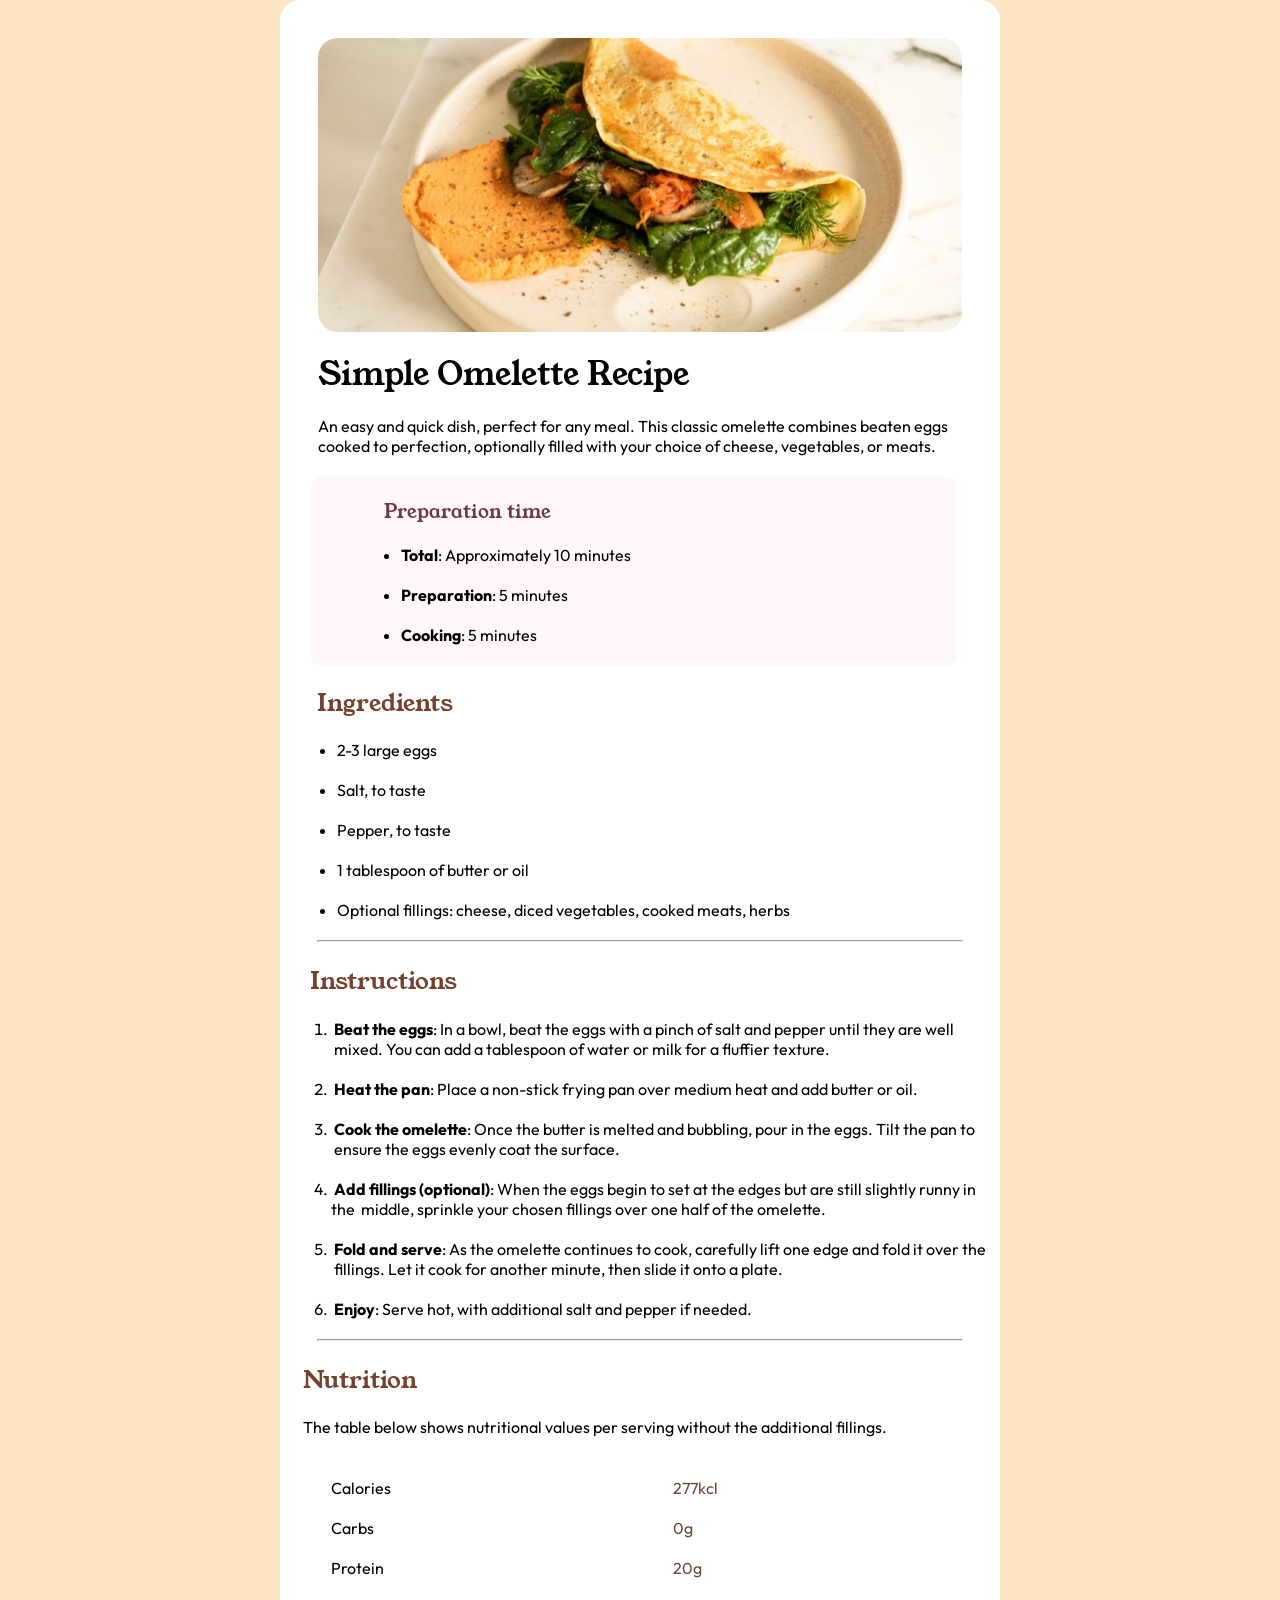
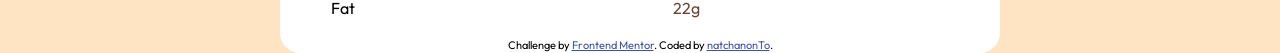
==== index.html @ 089797eb "Update index.html" ====
<!DOCTYPE html>
<html lang="en">
<head>
    <meta charset="UTF-8">
    <meta name="viewport" content="width=device-width, initial-scale=1.0">
    <title>Omlet</title>
    <link rel="preconnect" href="https://fonts.googleapis.com">
    <link rel="preconnect" href="https://fonts.gstatic.com" crossorigin>
    <link href="https://fonts.googleapis.com/css2?family=Young+Serif&display=swap" rel="stylesheet">
    <link rel="preconnect" href="https://fonts.googleapis.com">
    <link rel="preconnect" href="https://fonts.gstatic.com" crossorigin>
    <link href="https://fonts.googleapis.com/css2?family=Outfit:wght@100..900&display=swap" rel="stylesheet">
    <link rel="stylesheet" href="style.css">
</head>
<body>
    <div class="containner">
        <div class="header">
            <img src="image-omelette.jpeg" alt="">
            <h1 class="nameheader">Simple Omelette Recipe</h1>
            <p>
                An easy and quick dish, perfect for any meal. This classic omelette combines beaten eggs cooked 
                to perfection, optionally filled with your choice of cheese, vegetables, or meats.
            </p>
            <br>
        </div>
        <div class="main">
            <br>
            <h3>Preparation time</h3>
            <ul class="listone">
                <br>
                <li class="listorder"><b>Total</b>: Approximately 10 minutes</li>
                <br>
                <li class="listorder"><b>Preparation</b>: 5 minutes</li>
                <br>
                <li class="listorder"><b>Cooking</b>: 5 minutes</li>
                <br>
            </ul>
        </div>
        <div class="listmain">
            <br>
            <h2>Ingredients</h2>
            <br>
            <ul class="listtwo">
                <li>2-3 large eggs</li>
                <br><li>Salt, to taste</li>
                <br><li>Pepper, to taste</li>
                <br><li>1 tablespoon of butter or oil</li>
                <br><li>Optional fillings: cheese, diced vegetables, cooked meats, herbs</li>
                <br>
            </ul>
        </div>
        <hr class="hr">
        <div class="listmain2">
            <h2 class="Instructions">Instructions</h2>
            <ol class="listthree">
                <li>
                    <p>
                        &nbsp;<b>Beat the eggs</b>: In a bowl, beat the eggs with a pinch of salt and pepper until they are well &nbsp;mixed. 
                        You can add a tablespoon of water or milk for a fluffier texture.
                    </p>
                    <br>
                </li>
                <li>
                    <p>
                        &nbsp;<b>Heat the pan</b>: Place a non-stick frying pan over medium heat and add butter or oil.
                    </p>
                    <br>
                </li>
                <li>
                    <p>
                        &nbsp;<b>Cook the omelette</b>: Once the butter is melted and bubbling, pour in the eggs. Tilt the pan to &nbsp;ensure 
                        the eggs evenly coat the surface.
                    </p>
                    <br>
                </li>
                <li>
                    <p>
                        &nbsp;<b>Add fillings (optional)</b>: When the eggs begin to set at the edges but are still slightly runny in the 
                        &nbsp;middle, sprinkle your chosen fillings over one half of the omelette.
                    </p>
                    <br>
                </li>
                <li>
                    <p>
                        &nbsp;<b>Fold and serve</b>: As the omelette continues to cook, carefully lift one edge and fold it over the 
                        &nbsp;fillings. Let it cook for another minute, then slide it onto a plate.
                    </p>
                    <br>
                </li>
                <li>
                    <p>
                        &nbsp;<b>Enjoy</b>: Serve hot, with additional salt and pepper if needed.
                    </p>
                    <br>
                </li>
            </ol>
        </div>
        <hr class="hr">
        <div class="Nutrition">
            <h2>Nutrition</h2>
            <br>
            <p>
                The table below shows nutritional values per serving without the additional fillings.
            </p>
            <br>
        </div>
        <div class="footer">
            <div class="footernutrition"><p>Calories</p></div>
            <div class="footernutritionC"><p>277kcl</p></div>
            <div class="footernutrition"><p>Carbs</p></div>
            <div class="footernutritionC"><p>0g</p></div>
            <div class="footernutrition"><p>Protein</p></div>
            <div class="footernutritionC"><p>20g</p></div>
            <div class="footernutrition"><p>Fat</p></div>
            <div class="footernutritionC"><p>22g</p></div>
        </div>
        <br>
        <div class="attribution">
            Challenge by <a href="https://www.frontendmentor.io?ref=challenge" target="_blank">Frontend Mentor</a>. 
            Coded by <a href="https://github.com/natchanonTo">natchanonTo</a>.
          </div>
    </div>
</body>
</html>
---- style.css ----
*{
    padding: 0;
    margin: 0;
    box-sizing: border-box;
    font-family: "Outfit", sans-serif;
    font-optical-sizing: auto;
    font-weight: weight;
    font-style: normal;
}

body{
    background-color: bisque;
    display: flex;
    justify-content: center;
}

h1,h2,h3{
    font-family: "Young Serif", serif;
    font-weight: 400;
    font-style: normal;
      
}

h3{
    color: #6d3a4d;
}

h2{
    color: #76412f;
}

.footernutritionC{
    color: #6b453a;
}

.containner{
    width: 720px;
    height: auto;
    background-color: #fff;
    border: 1px solid #fff;
    border-radius: 20px;
    display: flex;
    flex-flow: column;
    justify-content: center;
}

img{
    border-radius: 20px;
}

.header{
    display: flex;
    flex-flow: column;
    justify-content: center;
    width: 90%;
    border-radius: 20px;
    border:1px solid #fff;
    margin-left: 5%;
    margin-top: 5%;
    
}

.nameheader{
    padding: 3% 0%;
}

.main{
    display: block;
    align-items: stretch;
    padding-left: 10%;
    margin-left: 30px;
    background-color: pink;
    border: 1px solid #fff6fa;
    border-radius: 10px;
    width: 90%;
    background-color: #fff6fa;
}

.listone{
    display: block;
    margin-left: 3%;
}

.listmain{
    display: block;
    padding-left: 5%
}

.listtwo{
    padding-left: 3%;
}

.Instructions{
    padding: 3%;
    padding-left: 4%;
}

.listthree{
    padding-left: 7%;
}

.Nutrition{
    padding: 3%;
    padding-left: 3%;
}

.footer{
    display: grid;
    grid-template-columns: repeat(2.f1);
    grid-template-rows: repeat(4,f1);
    grid-template-areas: 
                'callories 277kcl'
                'carbs 0g'
                'protein 20g'
                'fat 22g'
    ;
    padding-left: 7%;
    row-gap: 20px;
}

.attribution{
    font-size: 11px; text-align: center;

}

.attribution a { 
    color: hsl(228, 45%, 44%); 
}

.hr{
    width: 90%;
    margin-left: 5%;
}

@media (max-width:375px){
    *{
        padding: 0;
        margin: 0;
        box-sizing: border-box;
        font-family: "Outfit", sans-serif;
        font-optical-sizing: auto;
        font-weight: weight;
        font-style: normal;
    }
    
    body{
        background-color: bisque;
        
    }
    
    h1,h2,h3{
        font-family: "Young Serif", serif;
        font-weight: 400;
        font-style: normal;
          
    }
    
    .containner{
        width: 375px;
        height: auto;
        background-color: #fff;
        border: 1px solid #fff;
        border-radius: 20px;
        display: flex;
        flex-flow: column;
        justify-content: center;
    }
    
    img{
        border-radius: 20px;
    }
    
    .header{
        display: flex;
        flex-flow: column;
        justify-content: center;
        width: 90%;
        border-radius: 20px;
        border:1px solid #fff;
        margin-left: 5%;
        margin-top: 5%;
        
    }
    
    .nameheader{
        padding: 3% 0%;
    }
    
    .main{
        display: block;
        align-items: stretch;
        padding-left: 10%;
        margin-left: 30px;
        background-color: pink;
        border: 1px solid pink;
        border-radius: 10px;
        width: 90%;
    }
    
    .listone{
        display: block;
        margin-left: 3%;
    }
    
    .listmain{
        display: block;
        padding-left: 5%
    }
    
    .listtwo{
        padding-left: 3%;
    }
    
    .Instructions{
        padding: 3%;
        padding-left: 4%;
    }
    
    .listthree{
        padding-left: 7%;
    }
    
    .Nutrition{
        padding: 3%;
        padding-left: 3%;
    }
    
    .footer{
        display: grid;
        grid-template-columns: repeat(2.f1);
        grid-template-rows: repeat(4,f1);
        grid-template-areas: 
                    'callories 277kcl'
                    'carbs 0g'
                    'protein 20g'
                    'fat 22g'
        ;
        padding-left: 7%;
        row-gap: 20px;
    }
    
    .attribution{
        font-size: 11px; text-align: center;
    
    }
    
    .attribution a { 
        color: hsl(228, 45%, 44%); 
    }
}
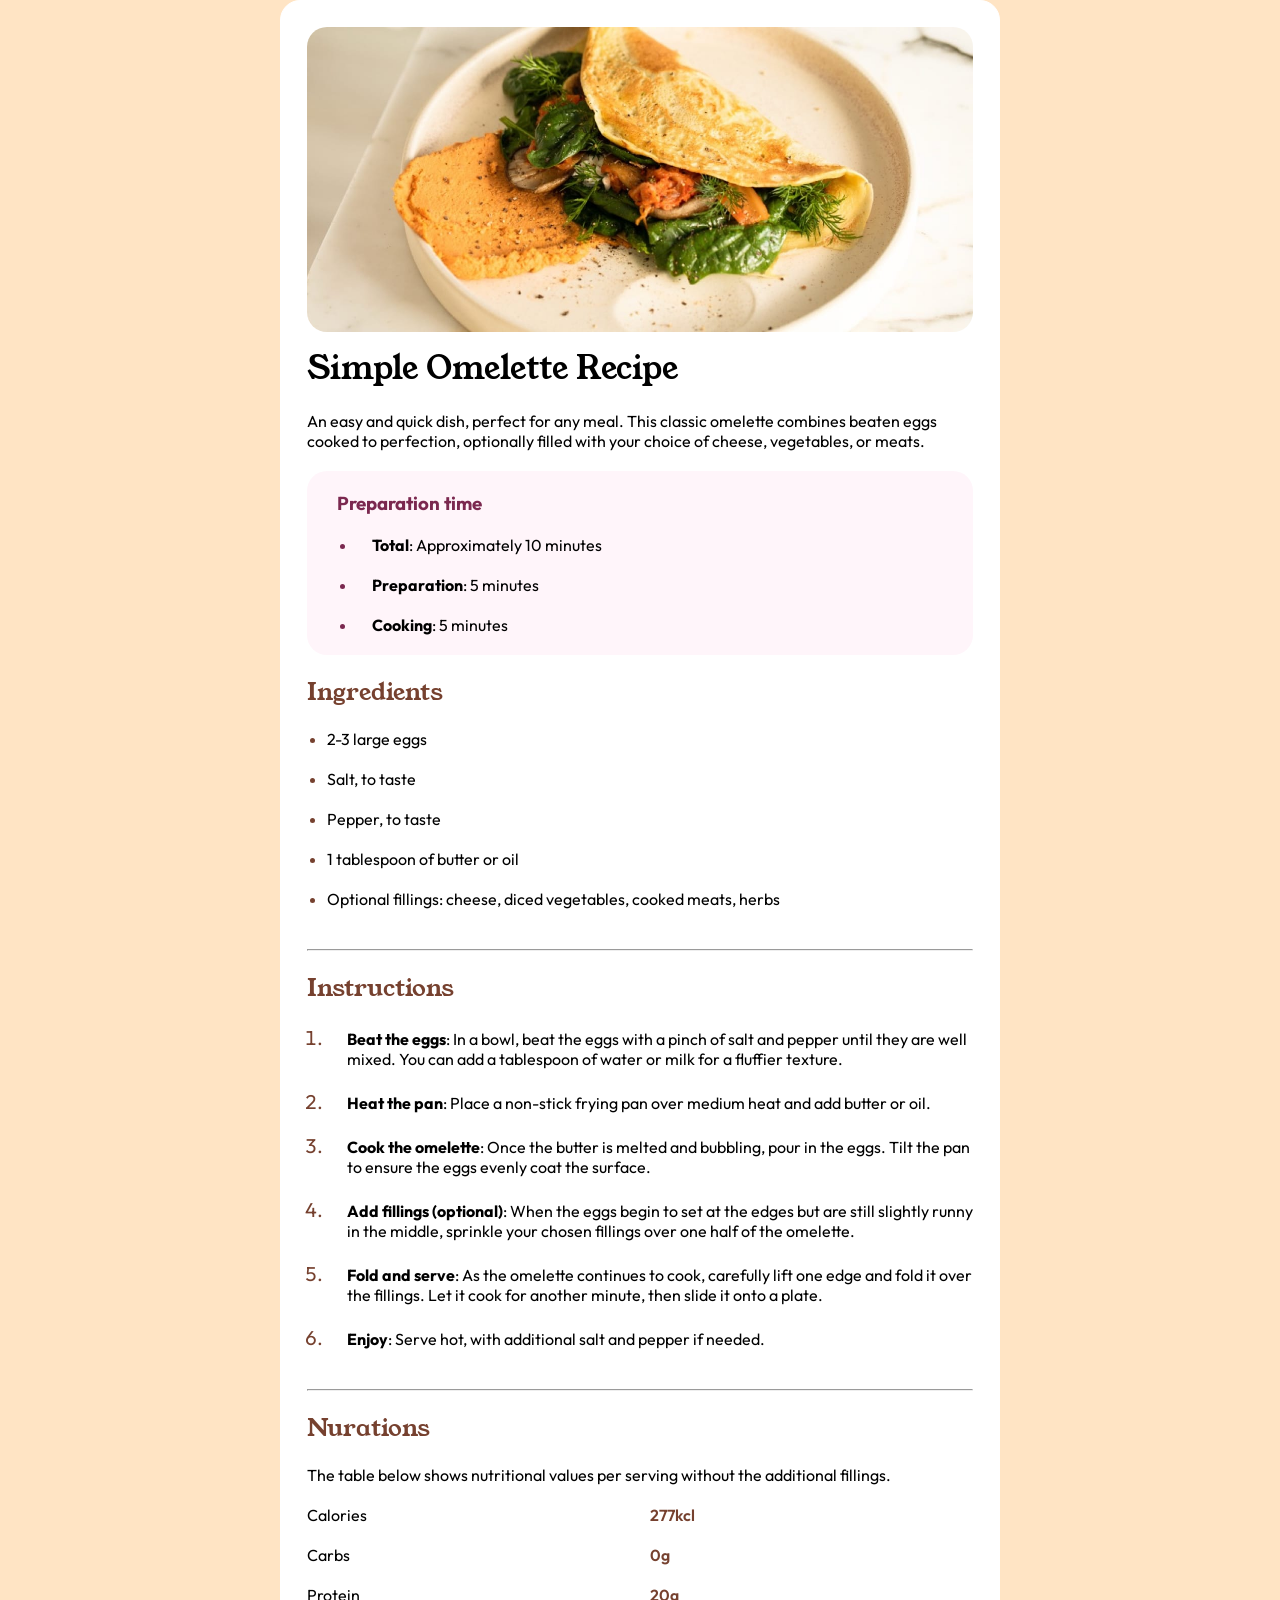
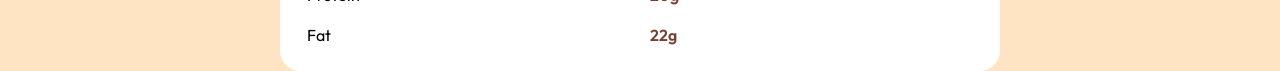
==== commit 955cf866: "u" ====
--- a/index.html
+++ b/index.html
@@ -3,122 +3,91 @@
 <head>
     <meta charset="UTF-8">
     <meta name="viewport" content="width=device-width, initial-scale=1.0">
-    <title>Omlet</title>
-    <link rel="preconnect" href="https://fonts.googleapis.com">
-    <link rel="preconnect" href="https://fonts.gstatic.com" crossorigin>
-    <link href="https://fonts.googleapis.com/css2?family=Young+Serif&display=swap" rel="stylesheet">
-    <link rel="preconnect" href="https://fonts.googleapis.com">
-    <link rel="preconnect" href="https://fonts.gstatic.com" crossorigin>
-    <link href="https://fonts.googleapis.com/css2?family=Outfit:wght@100..900&display=swap" rel="stylesheet">
+    <title>Document</title>
     <link rel="stylesheet" href="style.css">
 </head>
 <body>
-    <div class="containner">
+    <div class="container">
         <div class="header">
             <img src="image-omelette.jpeg" alt="">
-            <h1 class="nameheader">Simple Omelette Recipe</h1>
-            <p>
-                An easy and quick dish, perfect for any meal. This classic omelette combines beaten eggs cooked 
-                to perfection, optionally filled with your choice of cheese, vegetables, or meats.
-            </p>
+            <h1>Simple Omelette Recipe</h1>
+            <br>
+            <p>An easy and quick dish, perfect for any meal. This classic omelette combines beaten eggs cooked 
+               to perfection, optionally filled with your choice of cheese, vegetables, or meats.</p>
             <br>
         </div>
-        <div class="main">
+        <div class="main-box">
+            <h3 class="fonts-h3">Preparation time</h3>
             <br>
-            <h3>Preparation time</h3>
-            <ul class="listone">
+            <ul class="box1">
+                <li class="fonts-h3"><p class="paragraph-box1"><b>Total</b>: Approximately 10 minutes</p></li>
+                 <br>
+                <li class="fonts-h3"><p class="paragraph-box1"><b>Preparation</b>: 5 minutes</p></li>
                 <br>
-                <li class="listorder"><b>Total</b>: Approximately 10 minutes</li>
+                <li class="fonts-h3"><p class="paragraph-box1"><b>Cooking</b>: 5 minutes</p></li>
+            </ul>
+        </div>
+        <div class="main-box2">
+            <br>
+            <h2>Ingredients</h2>
+            <ul class="box2">
                 <br>
-                <li class="listorder"><b>Preparation</b>: 5 minutes</li>
+                <li class="list-1"><p class="paragraph-box2">2-3 large eggs</p></li>
                 <br>
-                <li class="listorder"><b>Cooking</b>: 5 minutes</li>
+                <li class="list-1"><p class="paragraph-box2">Salt, to taste</p></li>
+                <br>
+                <li class="list-1"><p class="paragraph-box2">Pepper, to taste</p></li>
+                <br>
+                <li class="list-1"><p class="paragraph-box2">1 tablespoon of butter or oil</p></li>
+                <br>
+                <li class="list-1"><p class="paragraph-box2">Optional fillings: cheese, diced vegetables, cooked meats, herbs</p></li>
                 <br>
             </ul>
         </div>
-        <div class="listmain">
+        <br>
+        <hr>
+        <div class="main-box2">
             <br>
-            <h2>Ingredients</h2>
-            <br>
-            <ul class="listtwo">
-                <li>2-3 large eggs</li>
-                <br><li>Salt, to taste</li>
-                <br><li>Pepper, to taste</li>
-                <br><li>1 tablespoon of butter or oil</li>
-                <br><li>Optional fillings: cheese, diced vegetables, cooked meats, herbs</li>
+            <h2>Instructions</h2>
+            <ol class="box2">
                 <br>
-            </ul>
-        </div>
-        <hr class="hr">
-        <div class="listmain2">
-            <h2 class="Instructions">Instructions</h2>
-            <ol class="listthree">
-                <li>
-                    <p>
-                        &nbsp;<b>Beat the eggs</b>: In a bowl, beat the eggs with a pinch of salt and pepper until they are well &nbsp;mixed. 
-                        You can add a tablespoon of water or milk for a fluffier texture.
-                    </p>
-                    <br>
-                </li>
-                <li>
-                    <p>
-                        &nbsp;<b>Heat the pan</b>: Place a non-stick frying pan over medium heat and add butter or oil.
-                    </p>
-                    <br>
-                </li>
-                <li>
-                    <p>
-                        &nbsp;<b>Cook the omelette</b>: Once the butter is melted and bubbling, pour in the eggs. Tilt the pan to &nbsp;ensure 
-                        the eggs evenly coat the surface.
-                    </p>
-                    <br>
-                </li>
-                <li>
-                    <p>
-                        &nbsp;<b>Add fillings (optional)</b>: When the eggs begin to set at the edges but are still slightly runny in the 
-                        &nbsp;middle, sprinkle your chosen fillings over one half of the omelette.
-                    </p>
-                    <br>
-                </li>
-                <li>
-                    <p>
-                        &nbsp;<b>Fold and serve</b>: As the omelette continues to cook, carefully lift one edge and fold it over the 
-                        &nbsp;fillings. Let it cook for another minute, then slide it onto a plate.
-                    </p>
-                    <br>
-                </li>
-                <li>
-                    <p>
-                        &nbsp;<b>Enjoy</b>: Serve hot, with additional salt and pepper if needed.
-                    </p>
-                    <br>
-                </li>
+                <li class="list-2"><p class="paragraph-box3"><b>Beat the eggs</b>: In a bowl, beat the eggs with a pinch of salt and pepper until they are well mixed. 
+                    You can add a tablespoon of water or milk for a fluffier texture.</p></li>
+                <br>
+                <li class="list-2"><p class="paragraph-box3"><b>Heat the pan</b>: Place a non-stick frying pan over medium heat and add butter or oil.</p></li>
+                <br>
+                <li class="list-2"><p class="paragraph-box3"><b>Cook the omelette</b>: Once the butter is melted and bubbling, pour in the eggs. Tilt the pan to ensure 
+                    the eggs evenly coat the surface.</p></li>
+                <br>
+                <li class="list-2"><p class="paragraph-box3"><b>Add fillings (optional)</b>: When the eggs begin to set at the edges but are still slightly runny in the 
+                    middle, sprinkle your chosen fillings over one half of the omelette.</p></li>
+                <br>
+                <li class="list-2"><p class="paragraph-box3"><b>Fold and serve</b>: As the omelette continues to cook, carefully lift one edge and fold it over the 
+                    fillings. Let it cook for another minute, then slide it onto a plate.</p></li>
+                <br>
+                <li class="list-2"><p class="paragraph-box3"><b>Enjoy</b>: Serve hot, with additional salt and pepper if needed.</p></li>
+                <br>
             </ol>
         </div>
-        <hr class="hr">
-        <div class="Nutrition">
-            <h2>Nutrition</h2>
+        <br>
+        <hr>
+        <div class="main-box2">
             <br>
-            <p>
-                The table below shows nutritional values per serving without the additional fillings.
-            </p>
+            <h2>Nurations</h2>
             <br>
+            <p class="paragraph-box4">The table below shows nutritional values per serving without the additional fillings.</p>
+            <br>
+            <div class="footer">
+                <div ><p>Calories</p></div>
+                <div class="paragraph-1"><p>277kcl</p></div>
+                <div><p>Carbs</p></div>
+                <div class="paragraph-1"><p>0g</p></div>
+                <div ><p>Protein</p></div>
+                <div class="paragraph-1"><p>20g</p></div>
+                <div ><p>Fat</p></div>
+                <div class="paragraph-1"><p>22g</p></div>
+            </div>
         </div>
-        <div class="footer">
-            <div class="footernutrition"><p>Calories</p></div>
-            <div class="footernutritionC"><p>277kcl</p></div>
-            <div class="footernutrition"><p>Carbs</p></div>
-            <div class="footernutritionC"><p>0g</p></div>
-            <div class="footernutrition"><p>Protein</p></div>
-            <div class="footernutritionC"><p>20g</p></div>
-            <div class="footernutrition"><p>Fat</p></div>
-            <div class="footernutritionC"><p>22g</p></div>
-        </div>
-        <br>
-        <div class="attribution">
-            Challenge by <a href="https://www.frontendmentor.io?ref=challenge" target="_blank">Frontend Mentor</a>. 
-            Coded by <a href="https://github.com/natchanonTo">natchanonTo</a>.
-          </div>
     </div>
 </body>
 </html>
--- a/style.css
+++ b/style.css
@@ -1,250 +1,95 @@
+@import url('https://fonts.googleapis.com/css2?family=Outfit:wght@100..900&family=Young+Serif&display=swap');
+
 *{
+    margin: 0;
     padding: 0;
-    margin: 0;
     box-sizing: border-box;
-    font-family: "Outfit", sans-serif;
+    font-family: "Outfit", system-ui;
     font-optical-sizing: auto;
-    font-weight: weight;
-    font-style: normal;
 }
-
+.container{
+    width: 720px;
+    height: auto;
+    background-color: #fff;
+    border: 1px solid #fff;
+    border-radius: 20px;
+    padding: 2%;
+    
+}
 body{
     background-color: bisque;
     display: flex;
     justify-content: center;
 }
-
-h1,h2,h3{
+img{
+    max-width: 100%;
+    width: 670px;
+    border-radius: 20px;
+    border:2px white;
+    margin-bottom: 10px;
+}
+h1,h2{
     font-family: "Young Serif", serif;
     font-weight: 400;
-    font-style: normal;
-      
+    font-style: normal;     
 }
-
-h3{
-    color: #6d3a4d;
+.main-box{
+    margin-left: 0px;
+    background-color:  hsl(330, 100%, 98%);
+    border-radius: 20px;
+    padding: 20px;
+    padding-left: 30px;
+    font-size: 16px;
 }
-
+.box1{
+    padding-left: 20px;
+}
+.fonts-h3{
+    font-family: "Outfit", system-ui;
+    font-optical-sizing: auto;
+    color: hsl(332, 51%, 32%);
+}
+.paragraph-box1{
+    color: black;
+    padding-left: 15px;
+}
 h2{
     color: #76412f;
 }
-
-.footernutritionC{
-    color: #6b453a;
+.list-1{
+    color: #76412f;
+    margin-left: 20px;
 }
-
-.containner{
-    width: 720px;
-    height: auto;
-    background-color: #fff;
-    border: 1px solid #fff;
-    border-radius: 20px;
-    display: flex;
-    flex-flow: column;
-    justify-content: center;
+.paragraph-box2{
+    color: black;
 }
-
-img{
-    border-radius: 20px;
+.paragraph-box3{
+    color: black;
+    padding-left: 20px;
+    font-size: 16px;
 }
-
-.header{
-    display: flex;
-    flex-flow: column;
-    justify-content: center;
-    width: 90%;
-    border-radius: 20px;
-    border:1px solid #fff;
-    margin-left: 5%;
-    margin-top: 5%;
-    
+.list-2{
+    color: #76412f;
+    margin-left: 20px;
+    font-size: 20px;
 }
-
-.nameheader{
-    padding: 3% 0%;
-}
-
-.main{
-    display: block;
-    align-items: stretch;
-    padding-left: 10%;
-    margin-left: 30px;
-    background-color: pink;
-    border: 1px solid #fff6fa;
-    border-radius: 10px;
-    width: 90%;
-    background-color: #fff6fa;
-}
-
-.listone{
-    display: block;
-    margin-left: 3%;
-}
-
-.listmain{
-    display: block;
-    padding-left: 5%
-}
-
-.listtwo{
-    padding-left: 3%;
-}
-
-.Instructions{
-    padding: 3%;
-    padding-left: 4%;
-}
-
-.listthree{
-    padding-left: 7%;
-}
-
-.Nutrition{
-    padding: 3%;
-    padding-left: 3%;
-}
-
 .footer{
     display: grid;
-    grid-template-columns: repeat(2.f1);
-    grid-template-rows: repeat(4,f1);
-    grid-template-areas: 
-                'callories 277kcl'
-                'carbs 0g'
-                'protein 20g'
-                'fat 22g'
-    ;
-    padding-left: 7%;
-    row-gap: 20px;
+    grid-template-columns: repeat(2,1fr);
+    grid-template-rows: auto;
+    grid-gap: 20px;
 }
-
-.attribution{
-    font-size: 11px; text-align: center;
-
+.paragraph-1{
+    color: #76412f;
+    font-weight: 600;
 }
-
-.attribution a { 
-    color: hsl(228, 45%, 44%); 
-}
-
-.hr{
-    width: 90%;
-    margin-left: 5%;
-}
-
-@media (max-width:375px){
-    *{
-        padding: 0;
-        margin: 0;
-        box-sizing: border-box;
-        font-family: "Outfit", sans-serif;
-        font-optical-sizing: auto;
-        font-weight: weight;
-        font-style: normal;
+@media only screen and (max-width:720px)  {
+    .container{
+        border-radius: 0;
     }
-    
-    body{
-        background-color: bisque;
-        
-    }
-    
-    h1,h2,h3{
-        font-family: "Young Serif", serif;
-        font-weight: 400;
-        font-style: normal;
-          
-    }
-    
-    .containner{
-        width: 375px;
-        height: auto;
-        background-color: #fff;
-        border: 1px solid #fff;
-        border-radius: 20px;
-        display: flex;
-        flex-flow: column;
-        justify-content: center;
-    }
-    
     img{
-        border-radius: 20px;
-    }
-    
-    .header{
-        display: flex;
-        flex-flow: column;
-        justify-content: center;
-        width: 90%;
-        border-radius: 20px;
-        border:1px solid #fff;
-        margin-left: 5%;
-        margin-top: 5%;
-        
-    }
-    
-    .nameheader{
-        padding: 3% 0%;
-    }
-    
-    .main{
-        display: block;
-        align-items: stretch;
-        padding-left: 10%;
-        margin-left: 30px;
-        background-color: pink;
-        border: 1px solid pink;
-        border-radius: 10px;
-        width: 90%;
-    }
-    
-    .listone{
-        display: block;
-        margin-left: 3%;
-    }
-    
-    .listmain{
-        display: block;
-        padding-left: 5%
-    }
-    
-    .listtwo{
-        padding-left: 3%;
-    }
-    
-    .Instructions{
-        padding: 3%;
-        padding-left: 4%;
-    }
-    
-    .listthree{
-        padding-left: 7%;
-    }
-    
-    .Nutrition{
-        padding: 3%;
-        padding-left: 3%;
-    }
-    
-    .footer{
-        display: grid;
-        grid-template-columns: repeat(2.f1);
-        grid-template-rows: repeat(4,f1);
-        grid-template-areas: 
-                    'callories 277kcl'
-                    'carbs 0g'
-                    'protein 20g'
-                    'fat 22g'
-        ;
-        padding-left: 7%;
-        row-gap: 20px;
-    }
-    
-    .attribution{
-        font-size: 11px; text-align: center;
-    
-    }
-    
-    .attribution a { 
-        color: hsl(228, 45%, 44%); 
+        border-radius: 0;
+        max-width: 100%;
+        width: 720px;
     }
 }
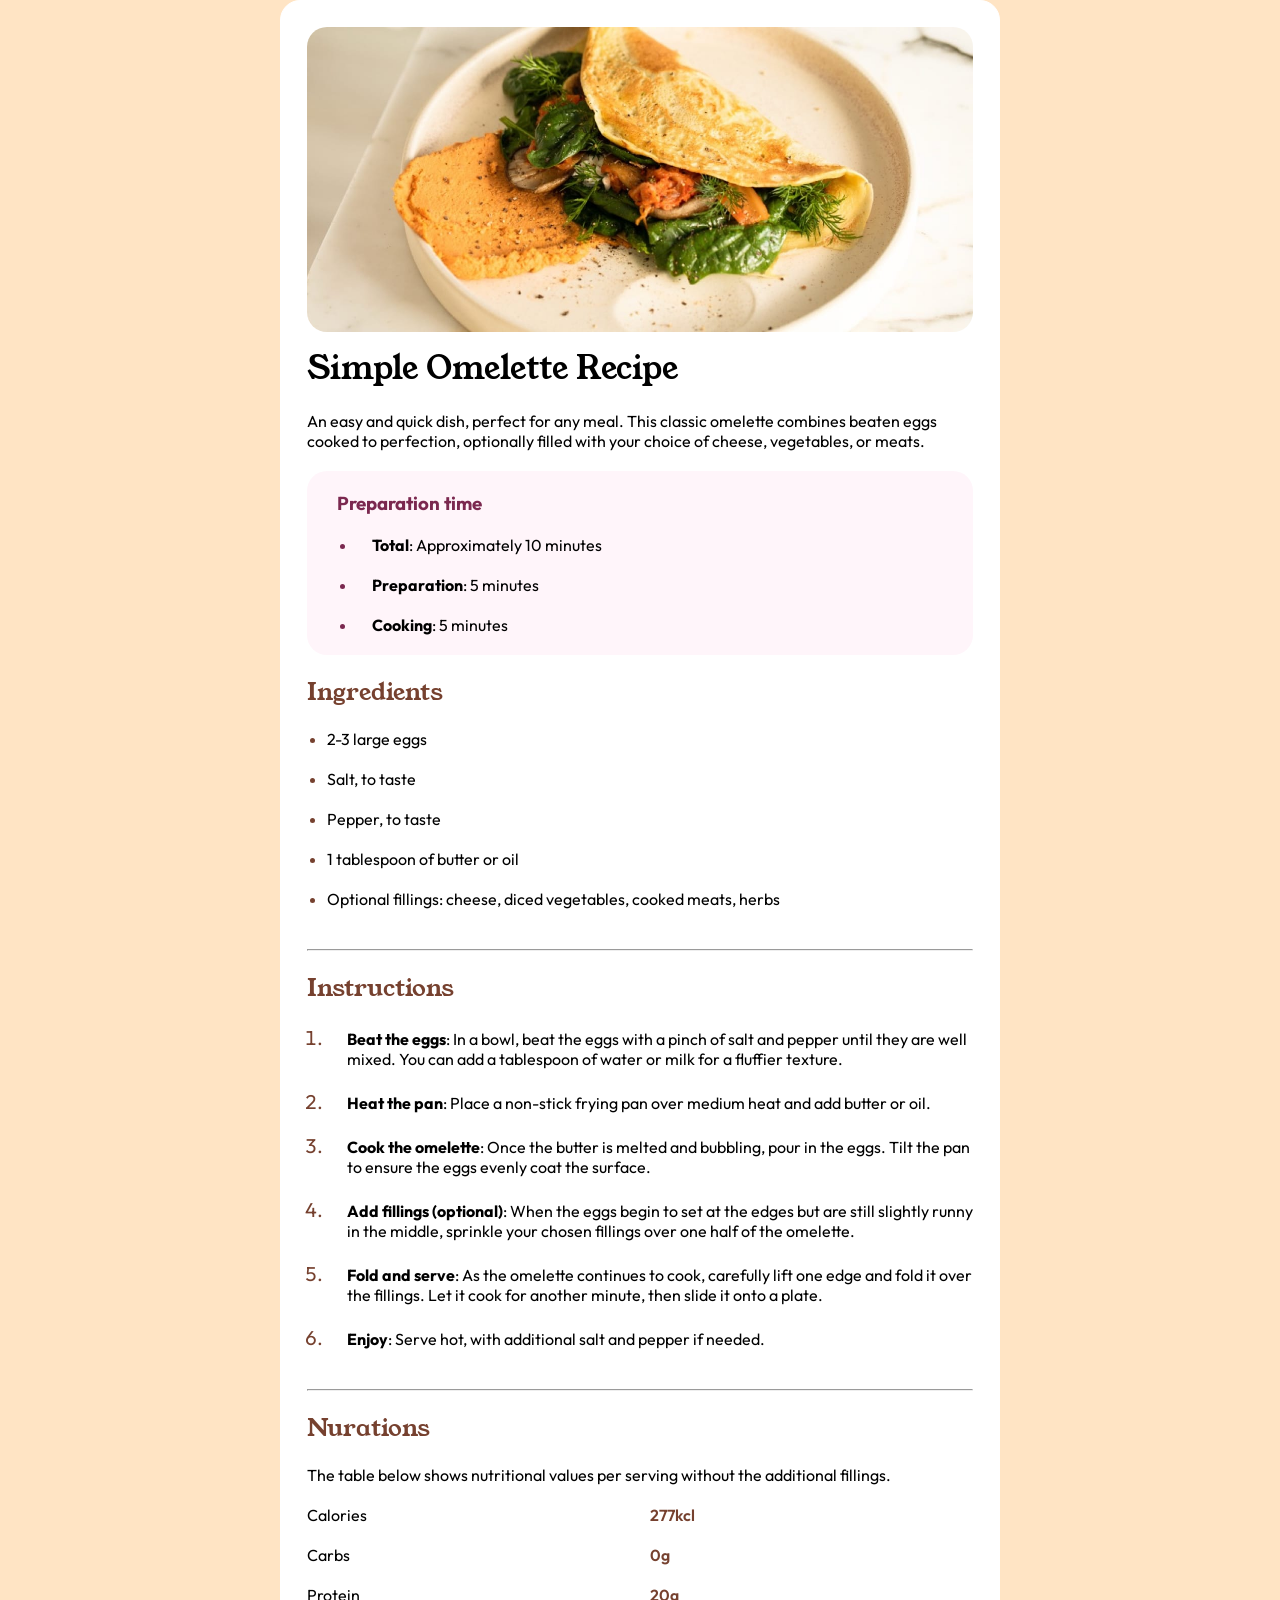
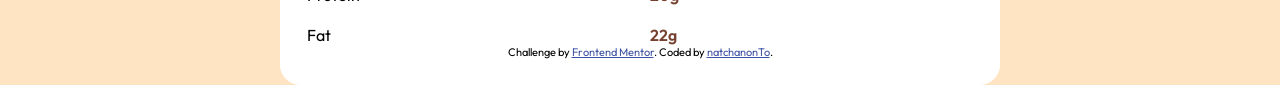
==== commit 2bd8082e: "release" ====
--- a/index.html
+++ b/index.html
@@ -88,6 +88,10 @@
                 <div class="paragraph-1"><p>22g</p></div>
             </div>
         </div>
+        <div class="attribution">
+            Challenge by <a href="https://www.frontendmentor.io?ref=challenge" target="_blank">Frontend Mentor</a>. 
+            Coded by <a href="https://github.com/natchanonTo">natchanonTo</a>.
+          </div>
     </div>
 </body>
 </html>
--- a/style.css
+++ b/style.css
@@ -83,6 +83,13 @@
     color: #76412f;
     font-weight: 600;
 }
+.attribution { 
+    font-size: 11px; text-align: center; 
+}
+.attribution a { 
+    color: hsl(228, 45%, 44%); 
+}
+
 @media only screen and (max-width:720px)  {
     .container{
         border-radius: 0;
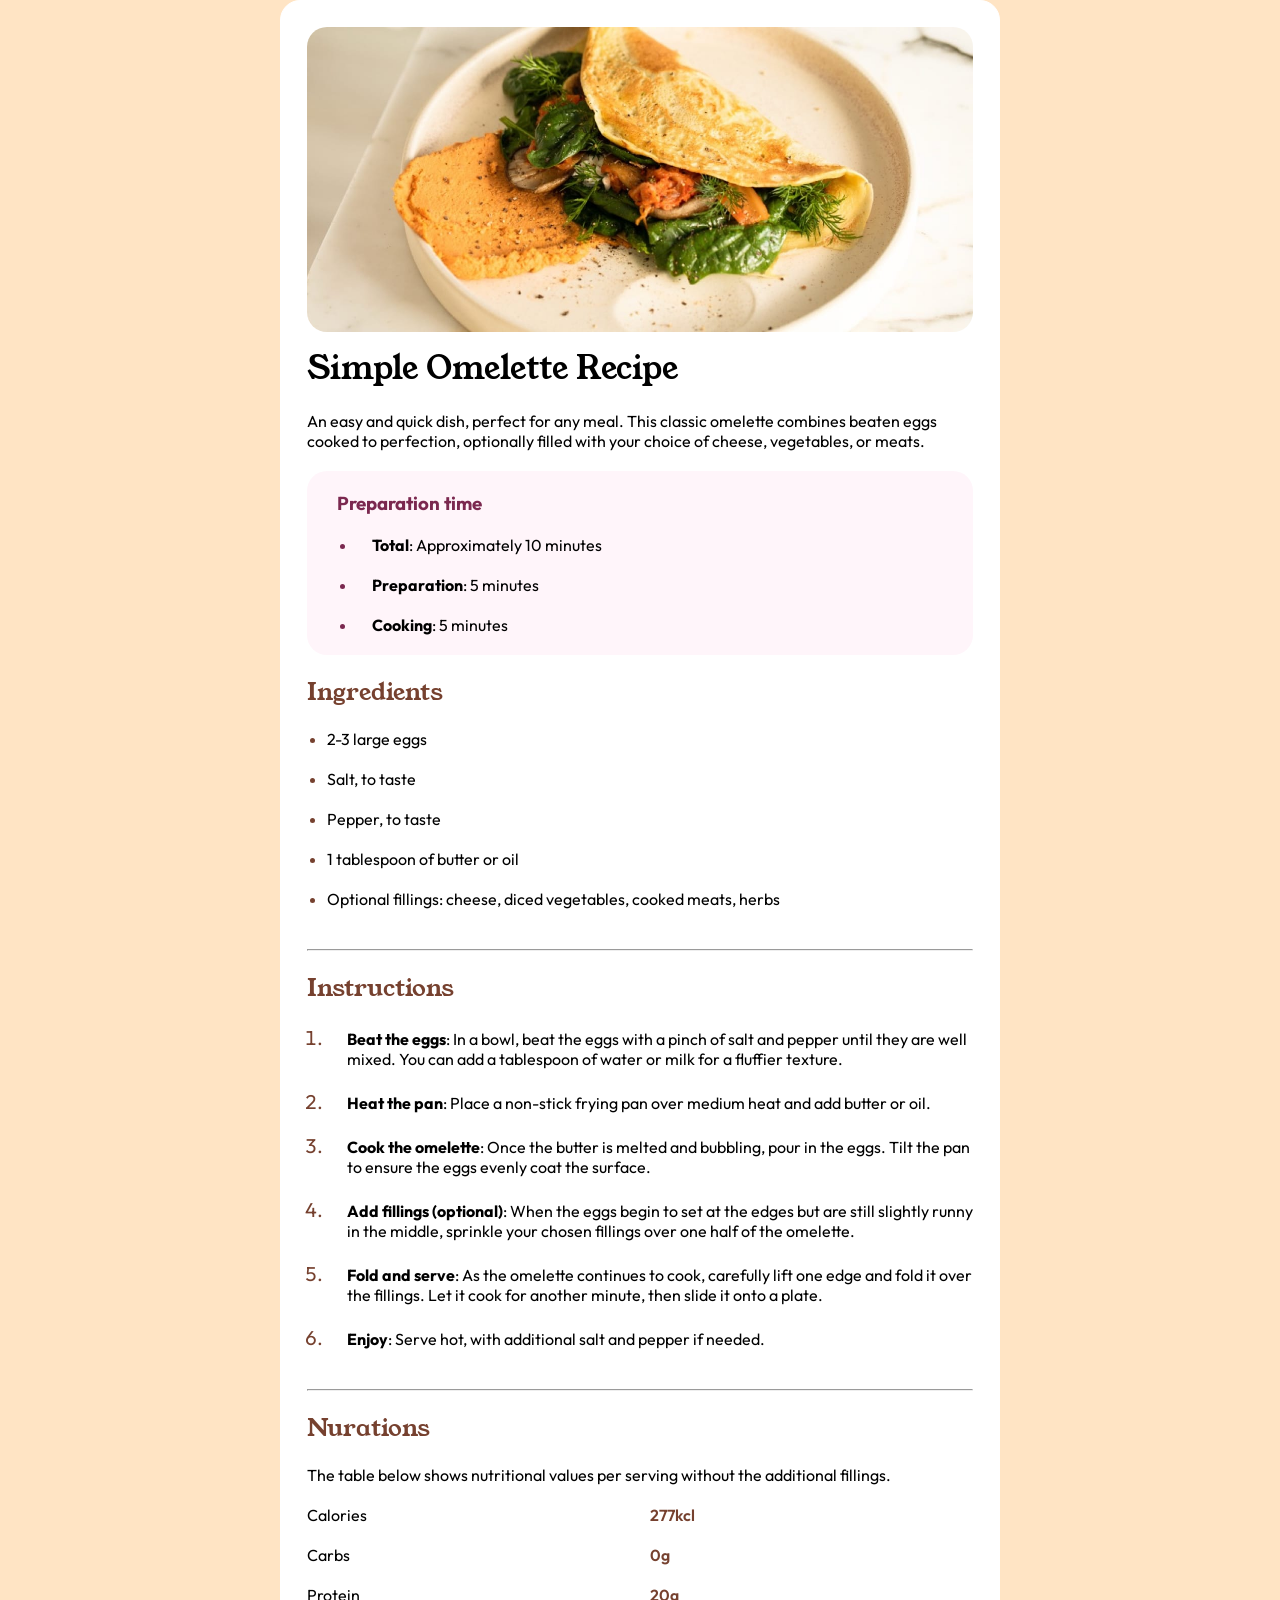
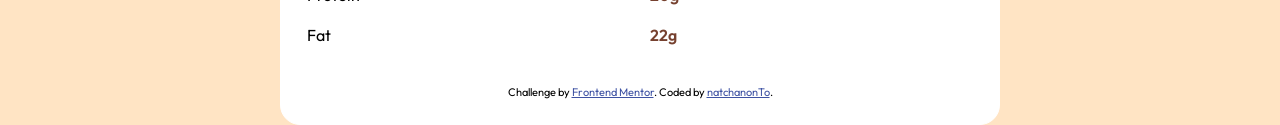
==== commit b882b293: "release 2" ====
--- a/index.html
+++ b/index.html
@@ -3,7 +3,7 @@
 <head>
     <meta charset="UTF-8">
     <meta name="viewport" content="width=device-width, initial-scale=1.0">
-    <title>Document</title>
+    <title>Omelet</title>
     <link rel="stylesheet" href="style.css">
 </head>
 <body>
@@ -88,6 +88,7 @@
                 <div class="paragraph-1"><p>22g</p></div>
             </div>
         </div>
+        <br>
         <div class="attribution">
             Challenge by <a href="https://www.frontendmentor.io?ref=challenge" target="_blank">Frontend Mentor</a>. 
             Coded by <a href="https://github.com/natchanonTo">natchanonTo</a>.
--- a/style.css
+++ b/style.css
@@ -85,6 +85,7 @@
 }
 .attribution { 
     font-size: 11px; text-align: center; 
+    margin-top: 20px;
 }
 .attribution a { 
     color: hsl(228, 45%, 44%); 
